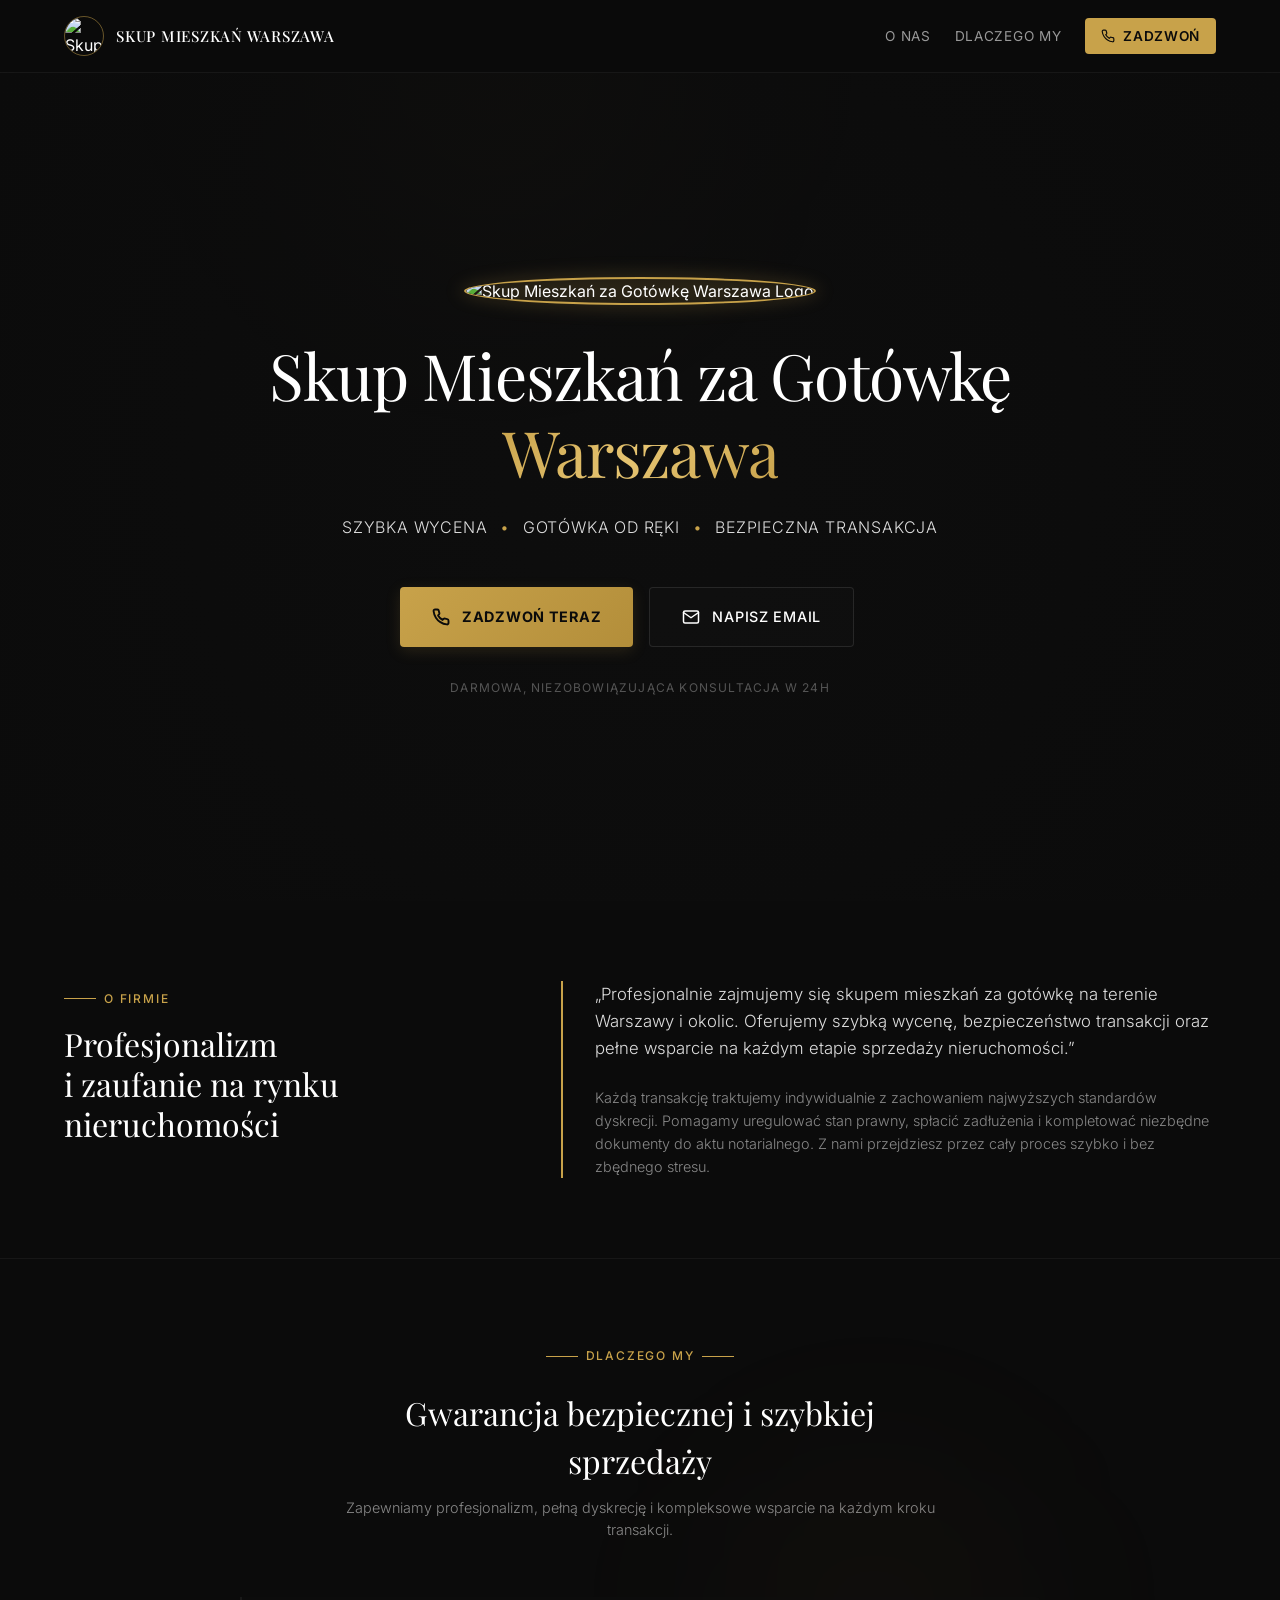
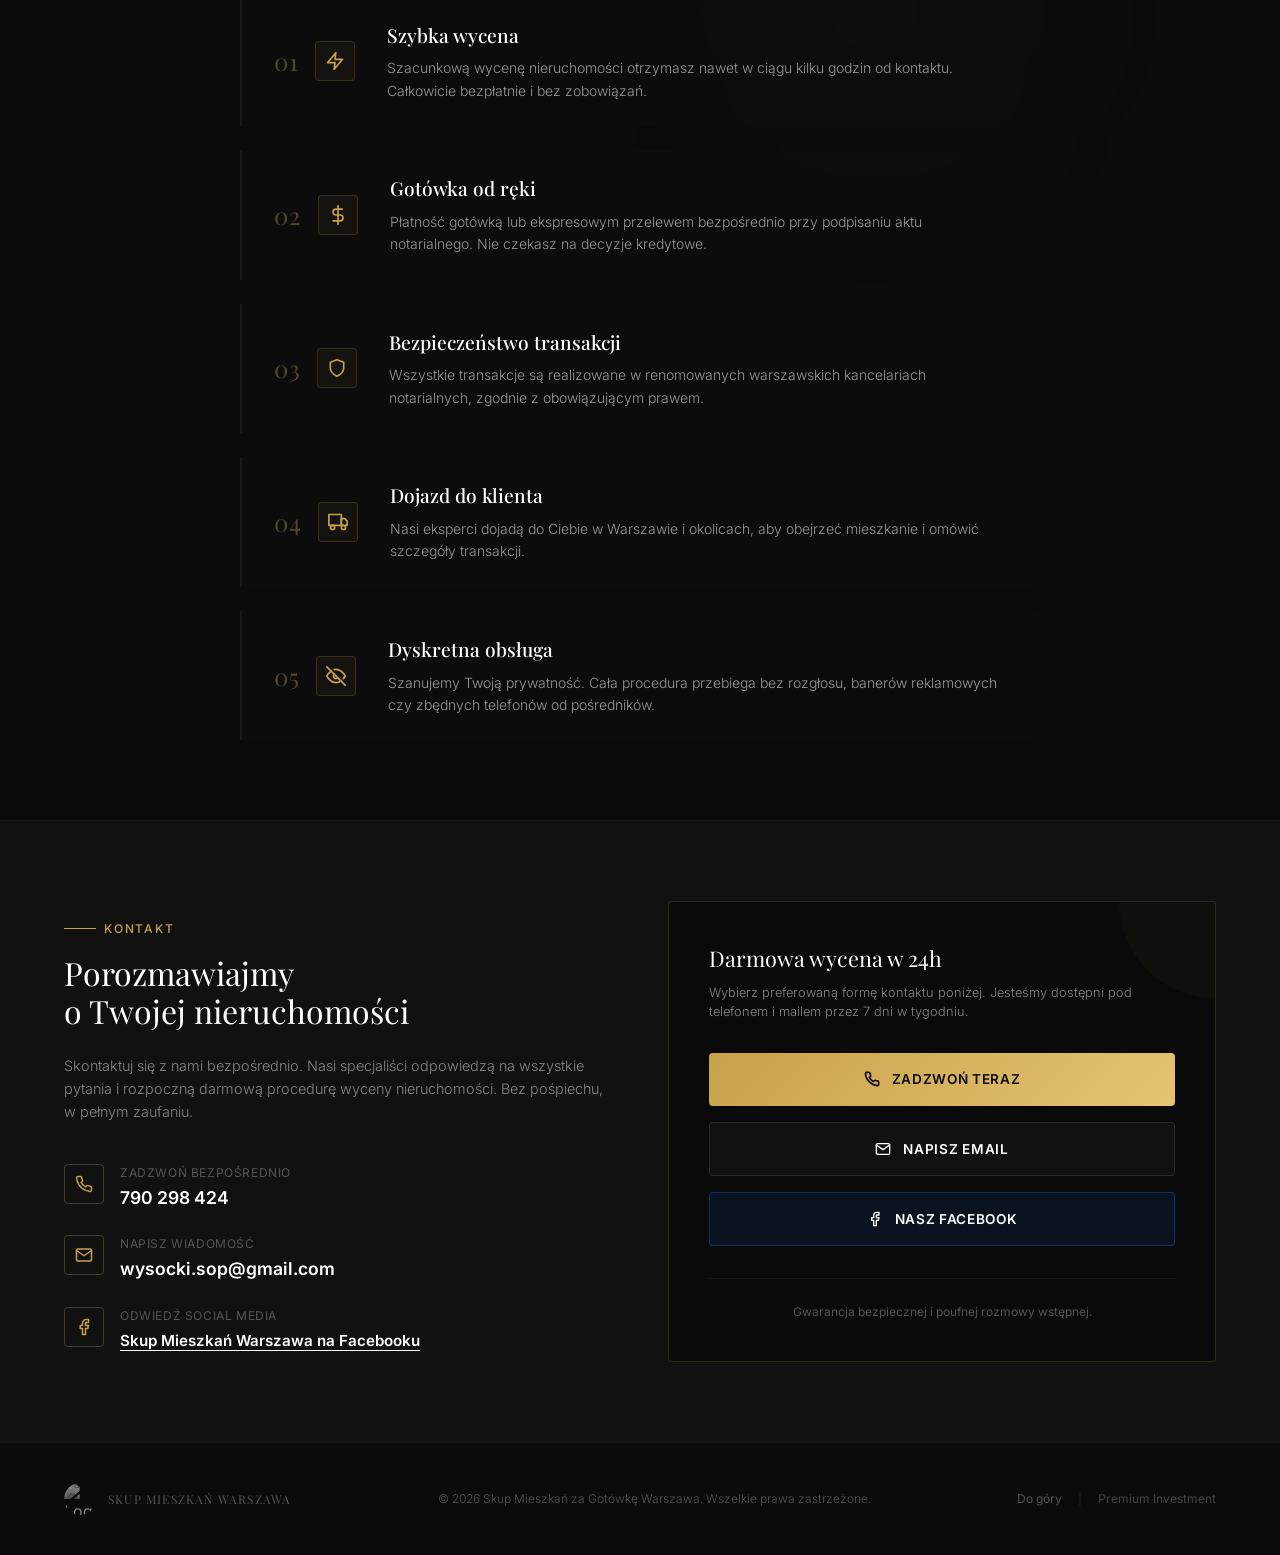
==== index_static.html @ 1bda0084 "feat: implement premium landing page for property buying Initialize the project with React, Tailwind" ====
<!DOCTYPE html>
<html lang="pl" class="scroll-smooth">
<head>
  <meta charset="UTF-8">
  <meta name="viewport" content="width=device-width, initial-scale=1.0">
  <title>Skup Mieszkań za Gotówkę Warszawa | Szybka Wycena</title>
  <link rel="icon" type="image/jpeg" href="https://i.ibb.co/jZWLdKKB/481470014-122095326494797999-907440138050943582-n.jpg">
  
  <!-- Premium Fonts Pairings -->
  <link rel="preconnect" href="https://fonts.googleapis.com">
  <link rel="preconnect" href="https://fonts.gstatic.com" crossorigin>
  <link href="https://fonts.googleapis.com/css2?family=Inter:wght@300;400;500;600;700&family=Playfair+Display:ital,wght@0,400..700;1,400..700&display=swap" rel="stylesheet">

  <style>
    /* Theme Variables & Base */
    :root {
      --font-serif: 'Playfair Display', Georgia, serif;
      --font-sans: 'Inter', system-ui, -apple-system, sans-serif;
      
      --color-gold-premium: #c8a24a;
      --color-gold-light: #e5c370;
      --color-dark-deep: #0b0b0b;
      --color-dark-surface: #111111;
      --color-dark-card: #161616;
    }

    * {
      box-sizing: border-box;
      margin: 0;
      padding: 0;
    }

    body {
      background-color: var(--color-dark-deep);
      color: #ffffff;
      font-family: var(--font-sans);
      line-height: 1.5;
      -webkit-font-smoothing: antialiased;
      overflow-x: hidden;
    }

    /* Selection & Scrollbar */
    ::selection {
      background-color: var(--color-gold-premium);
      color: var(--color-dark-deep);
    }

    ::-webkit-scrollbar {
      width: 8px;
    }
    ::-webkit-scrollbar-track {
      background: var(--color-dark-deep);
    }
    ::-webkit-scrollbar-thumb {
      background: #222222;
      border-radius: 4px;
    }
    ::-webkit-scrollbar-thumb:hover {
      background: var(--color-gold-premium);
    }

    /* Grid & Layout Utilities */
    .container {
      width: 100%;
      max-width: 1200px;
      margin-left: auto;
      margin-right: auto;
      padding-left: 1.5rem;
      padding-right: 1.5rem;
    }

    /* Header Styling */
    header {
      position: sticky;
      top: 0;
      z-index: 100;
      backdrop-filter: blur(12px);
      -webkit-backdrop-filter: blur(12px);
      background-color: rgba(11, 11, 11, 0.8);
      border-bottom: 1px solid rgba(255, 255, 255, 0.05);
      transition: all 0.3s ease;
    }

    .header-inner {
      display: flex;
      justify-content: space-between;
      align-items: center;
      height: 72px;
    }

    .logo-container {
      display: flex;
      align-items: center;
      gap: 0.75rem;
      text-decoration: none;
      color: #ffffff;
    }

    .logo-img {
      width: 40px;
      height: 40px;
      border-radius: 50%;
      object-fit: cover;
      border: 1px solid rgba(200, 162, 74, 0.5);
      transition: border-color 0.3s ease;
    }

    .logo-container:hover .logo-img {
      border-color: var(--color-gold-light);
    }

    .logo-text {
      font-family: var(--font-serif);
      font-size: 0.95rem;
      font-weight: 500;
      letter-spacing: 0.05em;
      transition: color 0.3s ease;
    }

    .logo-container:hover .logo-text {
      color: var(--color-gold-light);
    }

    nav {
      display: flex;
      align-items: center;
      gap: 1.5rem;
    }

    nav a {
      text-decoration: none;
      font-size: 0.85rem;
      text-transform: uppercase;
      letter-spacing: 0.05em;
      color: #999999;
      transition: color 0.3s ease;
    }

    nav a:hover {
      color: #ffffff;
    }

    .btn-header {
      padding: 0.5rem 1rem;
      background-color: var(--color-gold-premium);
      color: var(--color-dark-deep);
      font-weight: 600;
      font-size: 0.85rem;
      border-radius: 4px;
      display: inline-flex;
      align-items: center;
      gap: 0.5rem;
      text-transform: uppercase;
      letter-spacing: 0.05em;
      transition: all 0.3s ease;
    }

    .btn-header:hover {
      background-color: var(--color-gold-light);
      transform: translateY(-1px);
    }

    /* Ambient Lighting Background Effects */
    .ambient-orb-1 {
      position: absolute;
      top: 0;
      left: 25%;
      width: 350px;
      height: 350px;
      background-color: rgba(200, 162, 74, 0.05);
      border-radius: 50%;
      filter: blur(120px);
      pointer-events: none;
      transform: translateY(-50%);
    }

    .ambient-orb-2 {
      position: absolute;
      top: 45%;
      right: 20%;
      width: 300px;
      height: 300px;
      background-color: rgba(200, 162, 74, 0.03);
      border-radius: 50%;
      filter: blur(100px);
      pointer-events: none;
    }

    /* Hero Section */
    .hero {
      position: relative;
      min-height: calc(100vh - 72px);
      display: flex;
      flex-direction: column;
      justify-content: center;
      align-items: center;
      padding: 4rem 1.5rem;
      text-align: center;
      border-b: 1px solid rgba(255, 255, 255, 0.05);
      overflow: hidden;
      background: radial-gradient(circle at center, rgba(17, 17, 17, 0.4) 0%, var(--color-dark-deep) 100%);
    }

    .hero-content {
      max-width: 850px;
      z-index: 10;
      animation: fadeUp 1s cubic-bezier(0.16, 1, 0.3, 1) forwards;
    }

    .hero-logo-wrapper {
      margin-bottom: 2rem;
      position: relative;
      display: inline-block;
    }

    .hero-logo-glow {
      position: absolute;
      inset: -5px;
      border-radius: 50%;
      background-color: rgba(200, 162, 74, 0.15);
      filter: blur(8px);
    }

    .hero-logo-img {
      width: 110px;
      height: 110px;
      border-radius: 50%;
      object-fit: cover;
      border: 2px solid var(--color-gold-premium);
      position: relative;
      z-index: 10;
      transition: transform 0.4s cubic-bezier(0.16, 1, 0.3, 1);
    }

    .hero-logo-wrapper:hover .hero-logo-img {
      transform: scale(1.05);
    }

    .hero h1 {
      font-family: var(--font-serif);
      font-size: 2.25rem;
      font-weight: 400;
      line-height: 1.2;
      letter-spacing: -0.02em;
      margin-bottom: 1.5rem;
    }

    .hero h1 span {
      background: linear-gradient(135deg, var(--color-gold-premium) 0%, var(--color-gold-light) 50%, var(--color-gold-premium) 100%);
      -webkit-background-clip: text;
      -webkit-text-fill-color: transparent;
    }

    .hero-subtitle {
      font-size: 0.9rem;
      color: #dddddd;
      letter-spacing: 0.05em;
      text-transform: uppercase;
      font-weight: 300;
      margin-bottom: 3rem;
    }

    .hero-subtitle span {
      color: var(--color-gold-premium);
      margin: 0 0.5rem;
    }

    .hero-ctas {
      display: flex;
      flex-direction: column;
      gap: 1rem;
      width: 100%;
      max-width: 480px;
      margin: 0 auto;
    }

    .btn-primary {
      padding: 1.15rem 2rem;
      background: linear-gradient(135deg, var(--color-gold-premium) 0%, #b38e3a 100%);
      color: var(--color-dark-deep);
      font-weight: 700;
      font-size: 0.9rem;
      letter-spacing: 0.05em;
      text-transform: uppercase;
      text-decoration: none;
      border-radius: 4px;
      display: inline-flex;
      align-items: center;
      justify-content: center;
      gap: 0.75rem;
      box-shadow: 0 4px 15px rgba(200, 162, 74, 0.15);
      transition: all 0.3s cubic-bezier(0.16, 1, 0.3, 1);
    }

    .btn-primary:hover {
      box-shadow: 0 6px 20px rgba(200, 162, 74, 0.3);
      transform: translateY(-2px);
    }

    .btn-secondary {
      padding: 1.15rem 2rem;
      background-color: rgba(17, 17, 17, 0.6);
      color: #ffffff;
      border: 1px solid rgba(255, 255, 255, 0.10);
      font-weight: 500;
      font-size: 0.9rem;
      letter-spacing: 0.05em;
      text-transform: uppercase;
      text-decoration: none;
      border-radius: 4px;
      display: inline-flex;
      align-items: center;
      justify-content: center;
      gap: 0.75rem;
      transition: all 0.3s cubic-bezier(0.16, 1, 0.3, 1);
    }

    .btn-secondary:hover {
      background-color: var(--color-dark-surface);
      border-color: rgba(200, 162, 74, 0.5);
      transform: translateY(-2px);
    }

    .hero-caption {
      margin-top: 2rem;
      font-size: 0.75rem;
      color: #555555;
      letter-spacing: 0.1em;
      text-transform: uppercase;
    }

    /* Section Styling */
    section {
      padding: 5rem 0;
    }

    .section-border {
      border-bottom: 1px solid rgba(255, 255, 255, 0.05);
    }

    .section-title-tag {
      display: inline-flex;
      align-items: center;
      gap: 0.5rem;
      margin-bottom: 1rem;
    }

    .section-title-tag span.line {
      height: 1px;
      width: 32px;
      background-color: var(--color-gold-premium);
    }

    .section-title-tag span.text {
      font-size: 0.75rem;
      text-transform: uppercase;
      letter-spacing: 0.15em;
      color: var(--color-gold-premium);
      font-weight: 500;
    }

    /* About Section */
    .about-grid {
      display: grid;
      grid-template-cols: 1fr;
      gap: 2.5rem;
    }

    .about-title-col h2 {
      font-family: var(--font-serif);
      font-size: 2rem;
      font-weight: 400;
      line-height: 1.25;
      color: #ffffff;
    }

    .about-content-col {
      border-left: 2px solid var(--color-gold-premium);
      padding-left: 1.5rem;
    }

    .about-lead {
      font-size: 1.05rem;
      color: #dddddd;
      line-height: 1.6;
      font-weight: 300;
      margin-bottom: 1.5rem;
    }

    .about-paragraph {
      font-size: 0.9rem;
      color: #888888;
      line-height: 1.6;
      font-weight: 300;
    }

    /* Why Us Section */
    .why-title-area {
      text-align: center;
      max-width: 600px;
      margin: 0 auto 3.5rem auto;
    }

    .why-title-area h2 {
      font-family: var(--font-serif);
      font-size: 2rem;
      font-weight: 400;
      margin-top: 0.5rem;
    }

    .why-title-area p {
      font-size: 0.9rem;
      color: #888888;
      margin-top: 0.75rem;
      font-weight: 300;
    }

    .why-list {
      max-width: 800px;
      margin: 0 auto;
      list-style: none;
      display: flex;
      flex-direction: column;
      gap: 1.5rem;
    }

    .why-list-item {
      background-color: rgba(17, 17, 17, 0.4);
      border-left: 2px solid rgba(255, 255, 255, 0.05);
      border-top-right-radius: 4px;
      border-bottom-right-radius: 4px;
      padding: 1.5rem 2rem;
      display: flex;
      flex-direction: column;
      gap: 1.5rem;
      transition: all 0.5s cubic-bezier(0.16, 1, 0.3, 1);
      animation: fadeUp 1.2s cubic-bezier(0.16, 1, 0.3, 1) forwards;
      opacity: 0;
    }

    .why-list-item:hover {
      border-left-color: var(--color-gold-premium);
      background-color: rgba(17, 17, 17, 0.8);
      box-shadow: 0 0 30px rgba(200, 162, 74, 0.08);
      transform: translateY(-2px);
    }

    .why-list-header {
      display: flex;
      align-items: center;
      gap: 1rem;
    }

    .why-list-no {
      font-family: var(--font-serif);
      font-size: 1.5rem;
      font-weight: 300;
      color: rgba(200, 162, 74, 0.4);
      transition: color 0.5s ease;
      letter-spacing: 0.05em;
    }

    .why-list-item:hover .why-list-no {
      color: var(--color-gold-premium);
    }

    .why-list-icon {
      width: 40px;
      height: 40px;
      border-radius: 4px;
      background-color: rgba(200, 162, 74, 0.05);
      border: 1px solid rgba(200, 162, 74, 0.2);
      display: flex;
      align-items: center;
      justify-content: center;
      color: var(--color-gold-premium);
      transition: all 0.5s ease;
    }

    .why-list-item:hover .why-list-icon {
      transform: scale(1.1);
      background-color: rgba(200, 162, 74, 0.15);
      border-color: var(--color-gold-premium);
    }

    .why-list-content {
      flex: 1;
    }

    .why-list-content h3 {
      font-family: var(--font-serif);
      font-size: 1.2rem;
      font-weight: 500;
      color: #ffffff;
      margin-bottom: 0.5rem;
      transition: color 0.3s ease;
    }

    .why-list-item:hover .why-list-content h3 {
      color: var(--color-gold-light);
    }

    .why-list-content p {
      font-size: 0.875rem;
      color: #999999;
      line-height: 1.6;
      font-weight: 300;
    }

    @media (min-width: 640px) {
      .why-list-item {
        flex-direction: row;
        align-items: center;
        gap: 2rem;
      }
    }

    /* Contact Section */
    .contact-section {
      background-color: var(--color-dark-surface);
      position: relative;
    }

    .contact-grid {
      display: grid;
      grid-template-columns: 1fr;
      gap: 3.5rem;
      align-items: center;
    }

    .contact-info-col h2 {
      font-family: var(--font-serif);
      font-size: 2rem;
      font-weight: 400;
      margin-bottom: 1.5rem;
      line-height: 1.2;
    }

    .contact-info-col p {
      font-size: 0.9rem;
      color: #888888;
      line-height: 1.6;
      margin-bottom: 2.5rem;
      font-weight: 300;
    }

    .contact-list {
      display: flex;
      flex-direction: column;
      gap: 1.5rem;
    }

    .contact-item {
      display: flex;
      align-items: flex-start;
      gap: 1rem;
    }

    .contact-item-icon {
      width: 40px;
      height: 40px;
      border-radius: 4px;
      border: 1px solid rgba(200, 162, 74, 0.3);
      display: flex;
      align-items: center;
      justify-content: center;
      color: var(--color-gold-premium);
      flex-shrink: 0;
    }

    .contact-item-title {
      font-size: 0.75rem;
      color: #555555;
      text-transform: uppercase;
      letter-spacing: 0.05em;
      margin-bottom: 0.2rem;
    }

    .contact-item-link {
      font-size: 1.1rem;
      color: #ffffff;
      text-decoration: none;
      font-weight: 600;
      transition: color 0.3s ease;
    }

    .contact-item-link:hover {
      color: var(--color-gold-premium);
    }

    /* Contact Widget Column */
    .contact-card-col {
      background-color: rgba(11, 11, 11, 0.95);
      border: 1px solid rgba(200, 162, 74, 0.2);
      border-radius: 4px;
      padding: 2.5rem;
      position: relative;
    }

    .contact-card-glow {
      position: absolute;
      top: 0;
      right: 0;
      width: 96px;
      height: 96px;
      background-color: rgba(200, 162, 74, 0.03);
      border-bottom-left-radius: 100%;
      pointer-events: none;
    }

    .contact-card-col h3 {
      font-family: var(--font-serif);
      font-size: 1.35rem;
      font-weight: 400;
      margin-bottom: 0.5rem;
    }

    .contact-card-col p {
      font-size: 0.8rem;
      color: #888888;
      margin-bottom: 2rem;
      font-weight: 300;
    }

    .contact-buttons-stack {
      display: flex;
      flex-direction: column;
      gap: 1rem;
    }

    .btn-contact-action {
      display: flex;
      align-items: center;
      justify-content: center;
      gap: 0.75rem;
      padding: 1rem;
      border-radius: 4px;
      text-decoration: none;
      font-size: 0.85rem;
      text-transform: uppercase;
      font-weight: 600;
      letter-spacing: 0.05em;
      transition: all 0.3s ease;
    }

    .btn-contact-call {
      background: linear-gradient(135deg, var(--color-gold-premium) 0%, var(--color-gold-light) 100%);
      color: var(--color-dark-deep);
    }

    .btn-contact-call:hover {
      opacity: 0.95;
      transform: translateY(-1px);
    }

    .btn-contact-email {
      background-color: var(--color-dark-surface);
      border: 1px solid rgba(255, 255, 255, 0.1);
      color: #ffffff;
    }

    .btn-contact-email:hover {
      border-color: var(--color-gold-premium);
      transform: translateY(-1px);
    }

    .btn-contact-fb {
      background-color: rgba(24, 119, 242, 0.1);
      border: 1px solid rgba(24, 119, 242, 0.3);
      color: #ffffff;
    }

    .btn-contact-fb:hover {
      background-color: rgba(24, 119, 242, 0.2);
      transform: translateY(-1px);
    }

    .contact-card-footer {
      margin-top: 2rem;
      padding-top: 1.5rem;
      border-top: 1px solid rgba(255, 255, 255, 0.05);
      text-align: center;
      font-size: 0.75rem;
      color: #555555;
    }

    /* Footer Styling */
    footer {
      background-color: var(--color-dark-deep);
      border-top: 1px solid rgba(255, 255, 255, 0.05);
      padding: 2.5rem 0;
    }

    .footer-inner {
      display: flex;
      flex-direction: column;
      align-items: center;
      gap: 1.5rem;
    }

    .footer-logo {
      display: flex;
      align-items: center;
      gap: 0.75rem;
    }

    .footer-logo-img {
      width: 32px;
      height: 32px;
      border-radius: 50%;
      object-fit: cover;
      filter: grayscale(1);
      opacity: 0.5;
    }

    .footer-logo-text {
      font-family: var(--font-serif);
      font-size: 0.75rem;
      letter-spacing: 0.1em;
      color: #555555;
    }

    .footer-copyright {
      font-size: 0.75rem;
      color: #555555;
      font-weight: 300;
    }

    .footer-links {
      display: flex;
      gap: 1rem;
      align-items: center;
      font-size: 0.75rem;
    }

    .footer-links a {
      color: #555555;
      text-decoration: none;
      transition: color 0.3s ease;
    }

    .footer-links a:hover {
      color: var(--color-gold-premium);
    }

    .footer-links span {
      color: #222222;
    }

    /* Animations */
    @keyframes fadeUp {
      from {
        opacity: 0;
        transform: translateY(20px);
      }
      to {
        opacity: 1;
        transform: translateY(0);
      }
    }

    /* Responsive Design Media Queries */
    @media (min-width: 640px) {
      .hero h1 {
        font-size: 3rem;
      }
      .hero-subtitle {
        font-size: 1rem;
      }
      .hero-ctas {
        flex-direction: row;
      }
    }

    @media (min-width: 992px) {
      .hero h1 {
        font-size: 4rem;
      }
      .about-grid {
        grid-template-columns: repeat(12, 1fr);
      }
      .about-title-col {
        grid-column: span 5;
      }
      .about-content-col {
        grid-column: span 7;
        padding-left: 2rem;
      }
      .contact-grid {
        grid-template-columns: repeat(12, 1fr);
      }
      .contact-info-col {
        grid-column: span 6;
      }
      .contact-card-col {
        grid-column: span 6;
      }
      .footer-inner {
        flex-direction: row;
        justify-content: space-between;
      }
    }

    /* Subtle shimmer animation for title */
    @keyframes shimmer {
      0% { background-position: 0% 50%; }
      50% { background-position: 100% 50%; }
      100% { background-position: 0% 50%; }
    }
  </style>
</head>
<body>

  <!-- 1. HEADER -->
  <header>
    <div class="container header-inner">
      <a href="#hero" class="logo-container">
        <img class="logo-img" src="https://i.ibb.co/jZWLdKKB/481470014-122095326494797999-907440138050943582-n.jpg" alt="Skup Mieszkań Warszawa Logo">
        <span class="logo-text">SKUP MIESZKAŃ WARSZAWA</span>
      </a>
      
      <nav>
        <a href="#o-firmie">O nas</a>
        <a href="#dlaczego-my">Dlaczego my</a>
        <a href="tel:790298424" class="btn-header">
          <svg style="width:14px; height:14px;" fill="none" stroke="currentColor" viewBox="0 0 24 24" stroke-width="2" stroke-linecap="round" stroke-linejoin="round"><path d="M22 16.92v3a2 2 0 0 1-2.18 2 19.79 19.79 0 0 1-8.63-3.07 19.5 19.5 0 0 1-6-6 19.79 19.79 0 0 1-3.07-8.67A2 2 0 0 1 4.11 2h3a2 2 0 0 1 2 1.72 12.84 12.84 0 0 0 .7 2.81 2 2 0 0 1-.45 2.11L8.09 9.91a16 16 0 0 0 6 6l1.27-1.27a2 2 0 0 1 2.11-.45 12.84 12.84 0 0 0 2.81.7A2 2 0 0 1 22 16.92z"></path></svg>
          Zadzwoń
        </a>
      </nav>
    </div>
  </header>

  <!-- BACKGROUND DECORATIONS -->
  <div style="position: relative; width: 100%; overflow: hidden;">
    <div class="ambient-orb-1"></div>
    <div class="ambient-orb-2"></div>

    <!-- 2. HERO SECTION -->
    <section id="hero" class="hero">
      <div class="container hero-content">
        
        <div class="hero-logo-wrapper">
          <div class="hero-logo-glow"></div>
          <img class="hero-logo-img" src="https://i.ibb.co/jZWLdKKB/481470014-122095326494797999-907440138050943582-n.jpg" alt="Skup Mieszkań za Gotówkę Warszawa Logo">
        </div>

        <h1>Skup Mieszkań za Gotówkę<br><span>Warszawa</span></h1>
        
        <p class="hero-subtitle">Szybka wycena <span>•</span> Gotówka od ręki <span>•</span> Bezpieczna transakcja</p>

        <div class="hero-ctas">
          <a href="tel:790298424" class="btn-primary">
            <svg style="width:18px; height:18px;" fill="none" stroke="currentColor" viewBox="0 0 24 24" stroke-width="2.5" stroke-linecap="round" stroke-linejoin="round"><path d="M22 16.92v3a2 2 0 0 1-2.18 2 19.79 19.79 0 0 1-8.63-3.07 19.5 19.5 0 0 1-6-6 19.79 19.79 0 0 1-3.07-8.67A2 2 0 0 1 4.11 2h3a2 2 0 0 1 2 1.72 12.84 12.84 0 0 0 .7 2.81 2 2 0 0 1-.45 2.11L8.09 9.91a16 16 0 0 0 6 6l1.27-1.27a2 2 0 0 1 2.11-.45 12.84 12.84 0 0 0 2.81.7A2 2 0 0 1 22 16.92z"></path></svg>
            Zadzwoń teraz
          </a>
          <a href="mailto:wysocki.sop@gmail.com" class="btn-secondary">
            <svg style="width:18px; height:18px;" fill="none" stroke="currentColor" viewBox="0 0 24 24" stroke-width="2" stroke-linecap="round" stroke-linejoin="round"><path d="M4 4h16c1.1 0 2 .9 2 2v12c0 1.1-.9 2-2 2H4c-1.1 0-2-.9-2-2V6c0-1.1.9-2 2-2z"></path><polyline points="22,6 12,13 2,6"></polyline></svg>
            Napisz email
          </a>
        </div>

        <p class="hero-caption">Darmowa, niezobowiązująca konsultacja w 24h</p>
      </div>
    </section>

    <!-- 3. ABOUT US SECTION -->
    <section id="o-firmie" class="section-border">
      <div class="container">
        <div class="about-grid">
          
          <div class="about-title-col">
            <div class="section-title-tag">
              <span class="line"></span>
              <span class="text">O firmie</span>
            </div>
            <h2>Profesjonalizm<br>i zaufanie na rynku nieruchomości</h2>
          </div>

          <div class="about-content-col">
            <p class="about-lead">
              „Profesjonalnie zajmujemy się skupem mieszkań za gotówkę na terenie Warszawy i okolic. Oferujemy szybką wycenę, bezpieczeństwo transakcji oraz pełne wsparcie na każdym etapie sprzedaży nieruchomości.”
            </p>
            <p class="about-paragraph">
              Każdą transakcję traktujemy indywidualnie z zachowaniem najwyższych standardów dyskrecji. Pomagamy uregulować stan prawny, spłacić zadłużenia i kompletować niezbędne dokumenty do aktu notarialnego. Z nami przejdziesz przez cały proces szybko i bez zbędnego stresu.
            </p>
          </div>

        </div>
      </div>
    </section>

    <!-- 4. WHY US SECTION -->
    <section id="dlaczego-my" class="section-border">
      <div class="container">
        
        <div class="why-title-area">
          <div class="section-title-tag" style="justify-content: center;">
            <span class="line"></span>
            <span class="text">Dlaczego my</span>
            <span class="line"></span>
          </div>
          <h2>Gwarancja bezpiecznej i szybkiej sprzedaży</h2>
          <p>Zapewniamy profesjonalizm, pełną dyskrecję i kompleksowe wsparcie na każdym kroku transakcji.</p>
        </div>

        <ul class="why-list">
          
          <!-- Item 1 -->
          <li class="why-list-item" style="animation-delay: 0.1s;">
            <div class="why-list-header">
              <span class="why-list-no">01</span>
              <div class="why-list-icon">
                <svg style="width:20px; height:20px;" fill="none" stroke="currentColor" viewBox="0 0 24 24" stroke-width="2" stroke-linecap="round" stroke-linejoin="round"><polygon points="13 2 3 14 12 14 11 22 21 10 12 10 13 2"></polygon></svg>
              </div>
            </div>
            <div class="why-list-content">
              <h3>Szybka wycena</h3>
              <p>Szacunkową wycenę nieruchomości otrzymasz nawet w ciągu kilku godzin od kontaktu. Całkowicie bezpłatnie i bez zobowiązań.</p>
            </div>
          </li>

          <!-- Item 2 -->
          <li class="why-list-item" style="animation-delay: 0.2s;">
            <div class="why-list-header">
              <span class="why-list-no">02</span>
              <div class="why-list-icon">
                <svg style="width:20px; height:20px;" fill="none" stroke="currentColor" viewBox="0 0 24 24" stroke-width="2" stroke-linecap="round" stroke-linejoin="round"><line x1="12" y1="1" x2="12" y2="23"></line><path d="M17 5H9.5a3.5 3.5 0 0 0 0 7h5a3.5 3.5 0 0 1 0 7H6"></path></svg>
              </div>
            </div>
            <div class="why-list-content">
              <h3>Gotówka od ręki</h3>
              <p>Płatność gotówką lub ekspresowym przelewem bezpośrednio przy podpisaniu aktu notarialnego. Nie czekasz na decyzje kredytowe.</p>
            </div>
          </li>

          <!-- Item 3 -->
          <li class="why-list-item" style="animation-delay: 0.3s;">
            <div class="why-list-header">
              <span class="why-list-no">03</span>
              <div class="why-list-icon">
                <svg style="width:20px; height:20px;" fill="none" stroke="currentColor" viewBox="0 0 24 24" stroke-width="2" stroke-linecap="round" stroke-linejoin="round"><path d="M12 22s8-4 8-10V5l-8-3-8 3v7c0 6 8 10 8 10z"></path></svg>
              </div>
            </div>
            <div class="why-list-content">
              <h3>Bezpieczeństwo transakcji</h3>
              <p>Wszystkie transakcje są realizowane w renomowanych warszawskich kancelariach notarialnych, zgodnie z obowiązującym prawem.</p>
            </div>
          </li>

          <!-- Item 4 -->
          <li class="why-list-item" style="animation-delay: 0.4s;">
            <div class="why-list-header">
              <span class="why-list-no">04</span>
              <div class="why-list-icon">
                <svg style="width:20px; height:20px;" fill="none" stroke="currentColor" viewBox="0 0 24 24" stroke-width="2" stroke-linecap="round" stroke-linejoin="round"><rect x="1" y="3" width="15" height="13"></rect><polygon points="16 8 20 8 23 11 23 16 16 16 16 8"></polygon><circle cx="5.5" cy="18.5" r="2.5"></circle><circle cx="18.5" cy="18.5" r="2.5"></circle></svg>
              </div>
            </div>
            <div class="why-list-content">
              <h3>Dojazd do klienta</h3>
              <p>Nasi eksperci dojadą do Ciebie w Warszawie i okolicach, aby obejrzeć mieszkanie i omówić szczegóły transakcji.</p>
            </div>
          </li>

          <!-- Item 5 -->
          <li class="why-list-item" style="animation-delay: 0.5s;">
            <div class="why-list-header">
              <span class="why-list-no">05</span>
              <div class="why-list-icon">
                <svg style="width:20px; height:20px;" fill="none" stroke="currentColor" viewBox="0 0 24 24" stroke-width="2" stroke-linecap="round" stroke-linejoin="round"><path d="M17.94 17.94A10.07 10.07 0 0 1 12 20c-7 0-11-8-11-8a18.45 18.45 0 0 1 5.06-5.94M9.9 4.24A9.12 9.12 0 0 1 12 4c7 0 11 8 11 8a18.5 18.5 0 0 1-2.16 3.19m-6.72-1.07a3 3 0 1 1-4.24-4.24"></path><line x1="1" y1="1" x2="23" y2="23"></line></svg>
              </div>
            </div>
            <div class="why-list-content">
              <h3>Dyskretna obsługa</h3>
              <p>Szanujemy Twoją prywatność. Cała procedura przebiega bez rozgłosu, banerów reklamowych czy zbędnych telefonów od pośredników.</p>
            </div>
          </li>

        </ul>
      </div>
    </section>

    <!-- 5. CONTACT SECTION -->
    <section id="kontakt" class="contact-section">
      <div class="container">
        <div class="contact-grid">
          
          <!-- Contact Info -->
          <div class="contact-info-col">
            <div class="section-title-tag">
              <span class="line"></span>
              <span class="text">Kontakt</span>
            </div>
            <h2>Porozmawiajmy<br>o Twojej nieruchomości</h2>
            <p>Skontaktuj się z nami bezpośrednio. Nasi specjaliści odpowiedzą na wszystkie pytania i rozpoczną darmową procedurę wyceny nieruchomości. Bez pośpiechu, w pełnym zaufaniu.</p>

            <div class="contact-list">
              
              <div class="contact-item">
                <div class="contact-item-icon">
                  <svg style="width:18px; height:18px;" fill="none" stroke="currentColor" viewBox="0 0 24 24" stroke-width="2" stroke-linecap="round" stroke-linejoin="round"><path d="M22 16.92v3a2 2 0 0 1-2.18 2 19.79 19.79 0 0 1-8.63-3.07 19.5 19.5 0 0 1-6-6 19.79 19.79 0 0 1-3.07-8.67A2 2 0 0 1 4.11 2h3a2 2 0 0 1 2 1.72 12.84 12.84 0 0 0 .7 2.81 2 2 0 0 1-.45 2.11L8.09 9.91a16 16 0 0 0 6 6l1.27-1.27a2 2 0 0 1 2.11-.45 12.84 12.84 0 0 0 2.81.7A2 2 0 0 1 22 16.92z"></path></svg>
                </div>
                <div>
                  <div class="contact-item-title">Zadzwoń bezpośrednio</div>
                  <a href="tel:790298424" class="contact-item-link">790 298 424</a>
                </div>
              </div>

              <div class="contact-item">
                <div class="contact-item-icon">
                  <svg style="width:18px; height:18px;" fill="none" stroke="currentColor" viewBox="0 0 24 24" stroke-width="2" stroke-linecap="round" stroke-linejoin="round"><path d="M4 4h16c1.1 0 2 .9 2 2v12c0 1.1-.9 2-2 2H4c-1.1 0-2-.9-2-2V6c0-1.1.9-2 2-2z"></path><polyline points="22,6 12,13 2,6"></polyline></svg>
                </div>
                <div>
                  <div class="contact-item-title">Napisz wiadomość</div>
                  <a href="mailto:wysocki.sop@gmail.com" class="contact-item-link">wysocki.sop@gmail.com</a>
                </div>
              </div>

              <div class="contact-item">
                <div class="contact-item-icon">
                  <svg style="width:18px; height:18px;" fill="none" stroke="currentColor" viewBox="0 0 24 24" stroke-width="2" stroke-linecap="round" stroke-linejoin="round"><path d="M18 2h-3a5 5 0 0 0-5 5v3H7v4h3v8h4v-8h3l1-4h-4V7a1 1 0 0 1 1-1h3z"></path></svg>
                </div>
                <div>
                  <div class="contact-item-title">Odwiedź social media</div>
                  <a href="https://www.facebook.com/profile.php?id=61573939975769" target="_blank" rel="noreferrer noopener" class="contact-item-link" style="font-size: 0.95rem; text-decoration: underline; text-underline-offset: 4px;">Skup Mieszkań Warszawa na Facebooku</a>
                </div>
              </div>

            </div>
          </div>

          <!-- Contact Widget Box -->
          <div class="contact-card-col">
            <div class="contact-card-glow"></div>
            <h3>Darmowa wycena w 24h</h3>
            <p>Wybierz preferowaną formę kontaktu poniżej. Jesteśmy dostępni pod telefonem i mailem przez 7 dni w tygodniu.</p>

            <div class="contact-buttons-stack">
              <a href="tel:790298424" class="btn-contact-action btn-contact-call">
                <svg style="width:16px; height:16px;" fill="none" stroke="currentColor" viewBox="0 0 24 24" stroke-width="2.5" stroke-linecap="round" stroke-linejoin="round"><path d="M22 16.92v3a2 2 0 0 1-2.18 2 19.79 19.79 0 0 1-8.63-3.07 19.5 19.5 0 0 1-6-6 19.79 19.79 0 0 1-3.07-8.67A2 2 0 0 1 4.11 2h3a2 2 0 0 1 2 1.72 12.84 12.84 0 0 0 .7 2.81 2 2 0 0 1-.45 2.11L8.09 9.91a16 16 0 0 0 6 6l1.27-1.27a2 2 0 0 1 2.11-.45 12.84 12.84 0 0 0 2.81.7A2 2 0 0 1 22 16.92z"></path></svg>
                Zadzwoń teraz
              </a>

              <a href="mailto:wysocki.sop@gmail.com" class="btn-contact-action btn-contact-email">
                <svg style="width:16px; height:16px;" fill="none" stroke="currentColor" viewBox="0 0 24 24" stroke-width="2" stroke-linecap="round" stroke-linejoin="round"><path d="M4 4h16c1.1 0 2 .9 2 2v12c0 1.1-.9 2-2 2H4c-1.1 0-2-.9-2-2V6c0-1.1.9-2 2-2z"></path><polyline points="22,6 12,13 2,6"></polyline></svg>
                Napisz email
              </a>

              <a href="https://www.facebook.com/profile.php?id=61573939975769" target="_blank" rel="noreferrer noopener" class="btn-contact-action btn-contact-fb">
                <svg style="width:16px; height:16px;" fill="none" stroke="currentColor" viewBox="0 0 24 24" stroke-width="2" stroke-linecap="round" stroke-linejoin="round"><path d="M18 2h-3a5 5 0 0 0-5 5v3H7v4h3v8h4v-8h3l1-4h-4V7a1 1 0 0 1 1-1h3z"></path></svg>
                Nasz Facebook
              </a>
            </div>

            <div class="contact-card-footer">
              Gwarancja bezpiecznej i poufnej rozmowy wstępnej.
            </div>
          </div>

        </div>
      </div>
    </section>

    <!-- 6. FOOTER -->
    <footer>
      <div class="container footer-inner">
        <div class="footer-logo">
          <img class="footer-logo-img" src="https://i.ibb.co/jZWLdKKB/481470014-122095326494797999-907440138050943582-n.jpg" alt="Logo">
          <span class="footer-logo-text">SKUP MIESZKAŃ WARSZAWA</span>
        </div>
        <p class="footer-copyright">&copy; 2026 Skup Mieszkań za Gotówkę Warszawa. Wszelkie prawa zastrzeżone.</p>
        <div class="footer-links">
          <a href="#hero">Do góry</a>
          <span>|</span>
          <span style="color: #444444;">Premium Investment</span>
        </div>
      </div>
    </footer>

  </div>

</body>
</html>
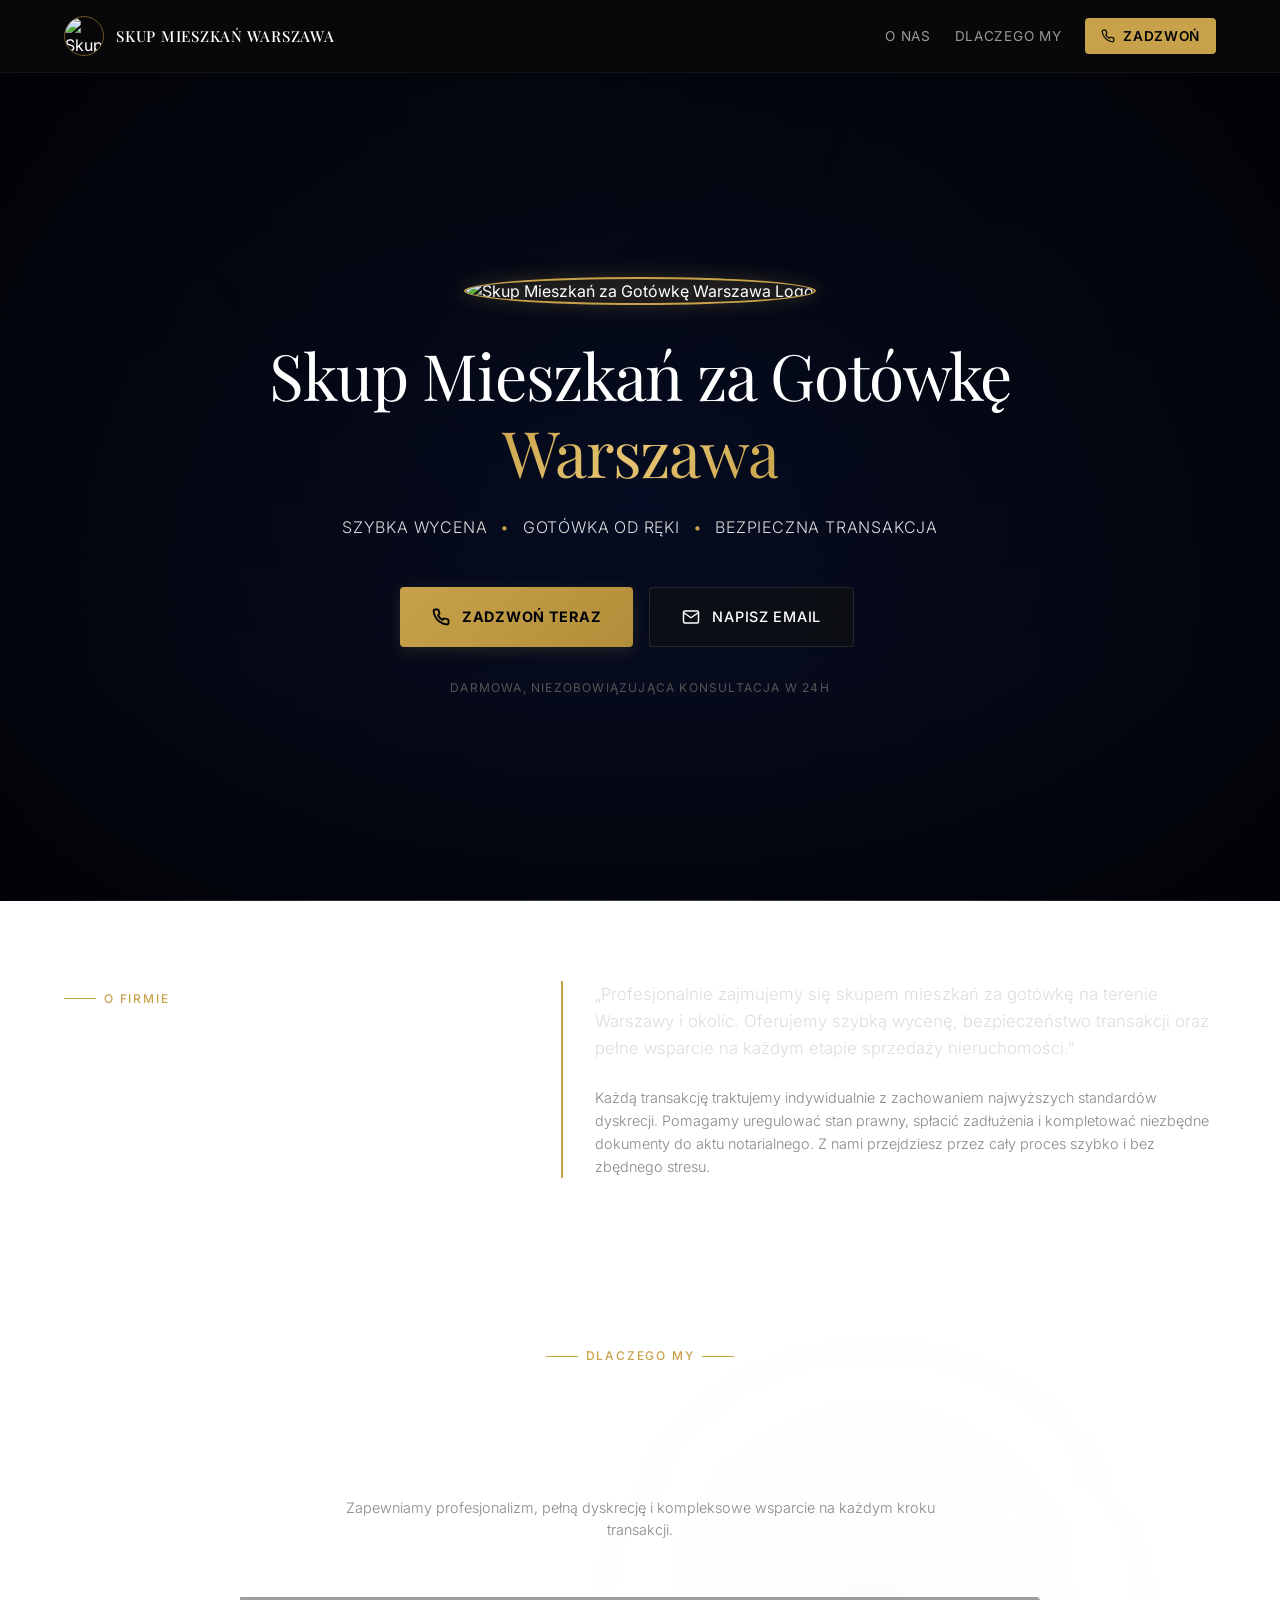
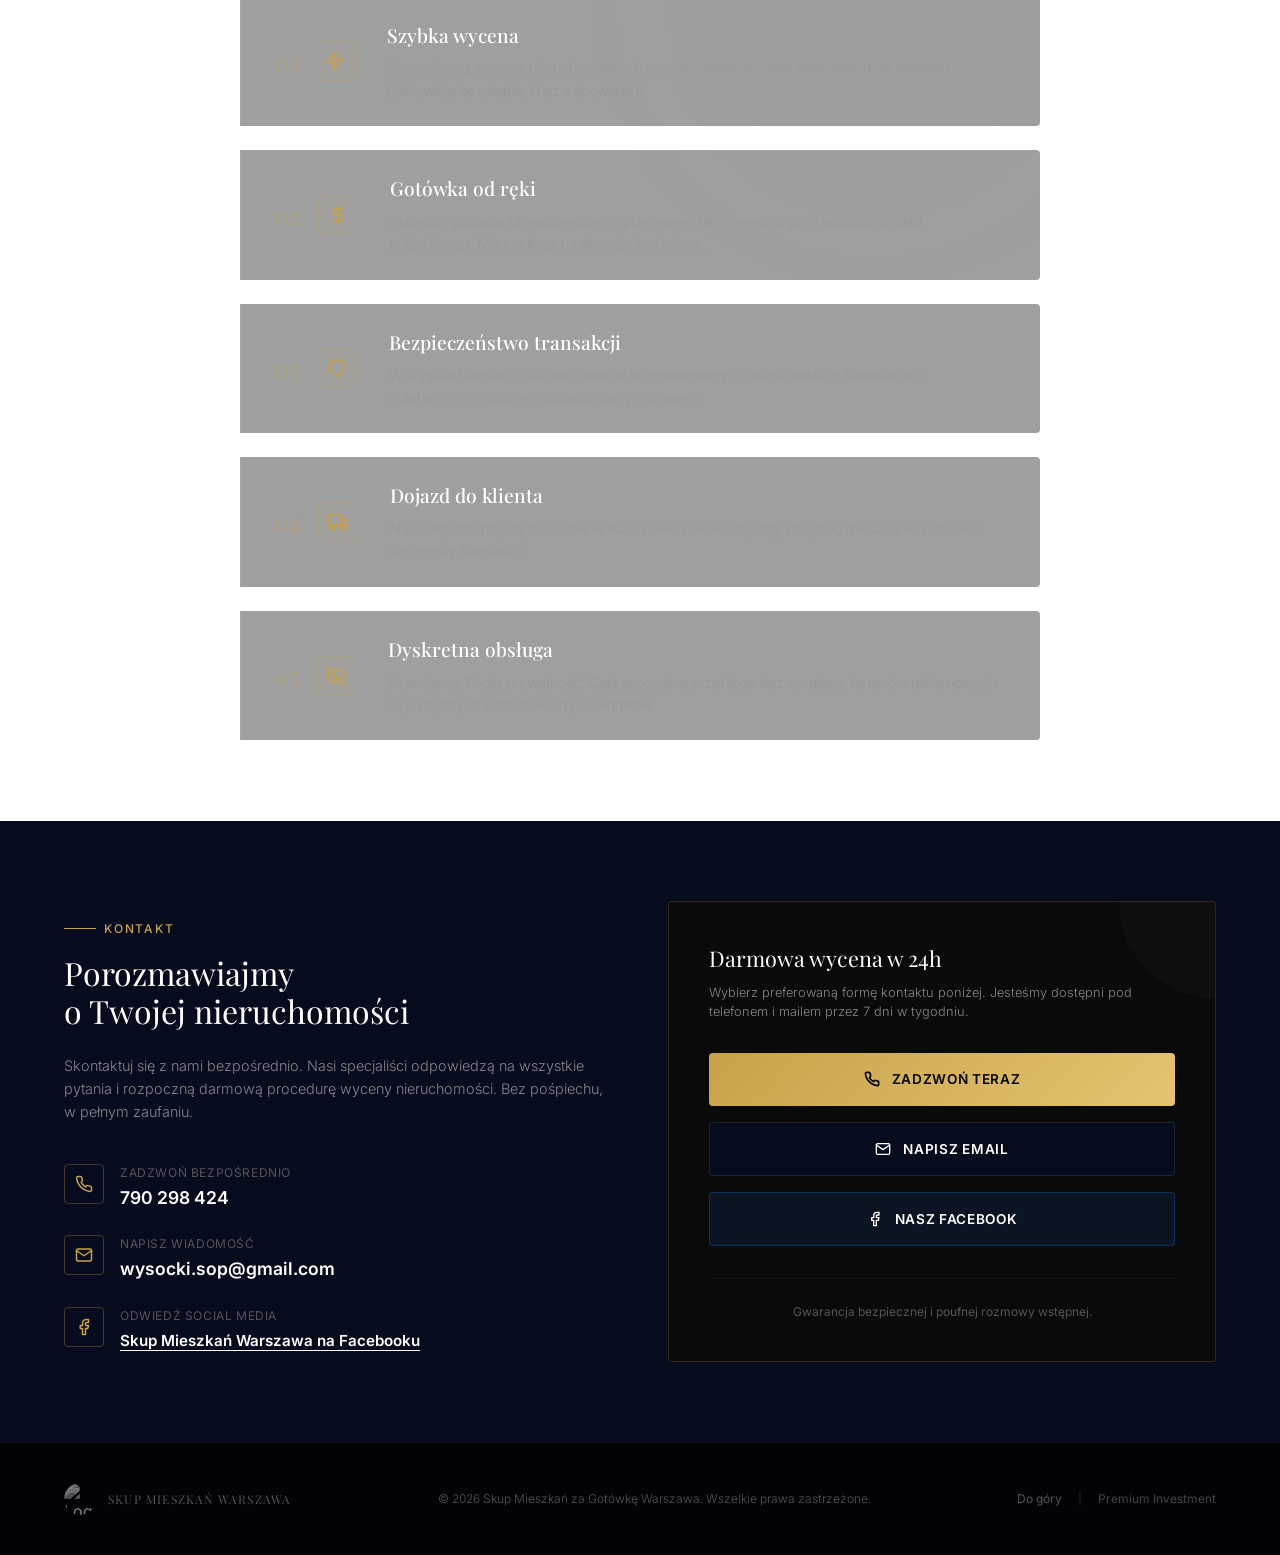
==== commit c15d0d2b: "style: update theme and configure GitHub Pages deployment Refine the color palette to a deep blue-na" ====
--- a/index_static.html
+++ b/index_static.html
@@ -19,9 +19,9 @@
       
       --color-gold-premium: #c8a24a;
       --color-gold-light: #e5c370;
-      --color-dark-deep: #0b0b0b;
-      --color-dark-surface: #111111;
-      --color-dark-card: #161616;
+      --color-dark-deep: #020308;
+      --color-dark-surface: #060b1e;
+      --color-dark-card: #0d1530;
     }
 
     * {
@@ -31,7 +31,8 @@
     }
 
     body {
-      background-color: var(--color-dark-deep);
+      background: linear-gradient(180deg, #020308 0%, #050b1e 40%, #0a112c 75%, #020308 100%);
+      background-attachment: fixed;
       color: #ffffff;
       font-family: var(--font-sans);
       line-height: 1.5;
@@ -198,7 +199,7 @@
       text-align: center;
       border-b: 1px solid rgba(255, 255, 255, 0.05);
       overflow: hidden;
-      background: radial-gradient(circle at center, rgba(17, 17, 17, 0.4) 0%, var(--color-dark-deep) 100%);
+      background: radial-gradient(circle at center, rgba(5, 11, 30, 0.5) 0%, var(--color-dark-deep) 100%);
     }
 
     .hero-content {
